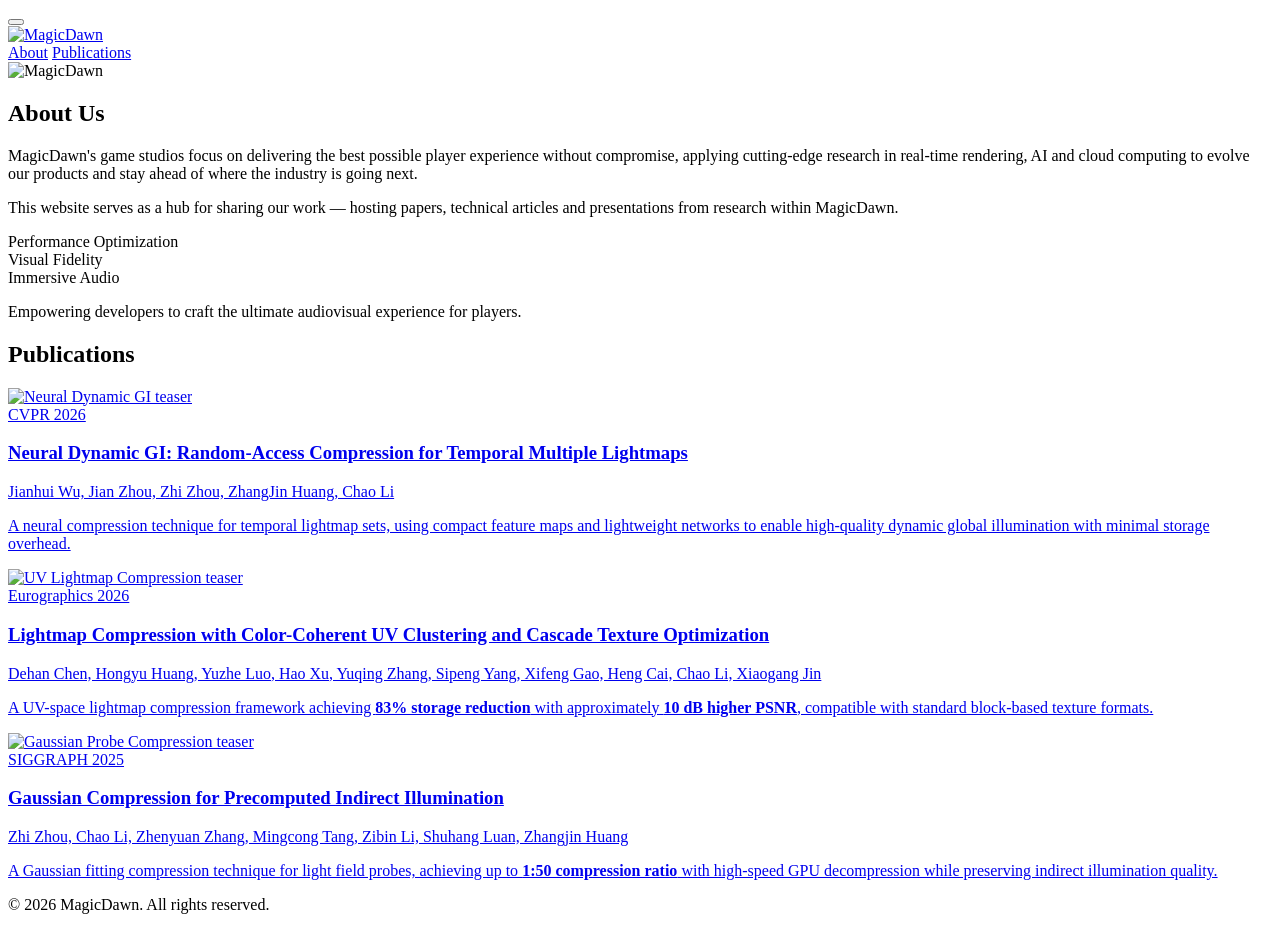
==== index.html @ 1d5fc449 "init" ====
﻿<!DOCTYPE html>
<html lang="en">
<head>
  <meta charset="utf-8">
  <meta name="viewport" content="width=device-width, initial-scale=1">
  <meta name="description" content="MagicDawn – Pioneering game development with cutting-edge rendering, AI and cloud computing for performance optimization, visual fidelity and immersive audio.">
  <meta name="keywords" content="MagicDawn, game development, real-time rendering, AI, cloud computing, neural compression, global illumination">
  <meta name="author" content="MagicDawn">
  <meta name="robots" content="index, follow">

  <meta property="og:type" content="website">
  <meta property="og:title" content="MagicDawn Research">
  <meta property="og:description" content="MagicDawn – Pioneering game development with cutting-edge rendering, AI and cloud computing.">

  <meta name="citation_title" content="Gaussian Compression for Precomputed Indirect Illumination">
  <meta name="citation_publication_date" content="2025">
  <meta name="citation_conference_title" content="SIGGRAPH 2025">

  <title>MagicDawn Research</title>

  <link rel="icon" type="image/x-icon" href="./dawn/png/MD标识_竖版_原色_黑字.png">
  <link rel="stylesheet" href="./static/css/bulma.min.css">
  <link rel="stylesheet" href="./static/css/bulma-carousel.min.css">
  <link rel="stylesheet" href="./static/css/bulma-slider.min.css">
  <link rel="stylesheet" href="./static/css/fontawesome.all.min.css">
  <link rel="stylesheet" href="./static/css/index.css">
  <link rel="stylesheet" href="https://cdn.jsdelivr.net/gh/jpswalsh/academicons@1/css/academicons.min.css">
  <link href="https://fonts.googleapis.com/css2?family=Inter:wght@400;500;600;700;800&display=swap" rel="stylesheet">

  <script defer src="https://ajax.googleapis.com/ajax/libs/jquery/3.5.1/jquery.min.js"></script>
  <script defer src="./static/js/fontawesome.all.min.js"></script>
  <script defer src="./static/js/bulma-carousel.min.js"></script>
  <script defer src="./static/js/bulma-slider.min.js"></script>
  <script defer src="./static/js/index.js"></script>
</head>
<body>

  <!-- Back to Top -->
  <button class="btn-top" onclick="goTop()" title="Back to top" aria-label="Back to top">
    <i class="fas fa-chevron-up"></i>
  </button>

  <!-- Top Bar -->
  <nav class="navbar is-fixed-top topbar" id="site-topbar" role="navigation">
    <div class="container">
      <div class="navbar-brand">
        <a class="navbar-item topbar-brand" href="#">
          <img src="./dawn/png/MD标识_横版_原色_白字.png" alt="MagicDawn" class="topbar-logo">
        </a>
      </div>
      <div class="navbar-end">
        <a class="navbar-item topbar-link" href="#about">About</a>
        <a class="navbar-item topbar-link" href="#publications">Publications</a>
      </div>
    </div>
  </nav>

  <main>

  <!-- Hero Banner -->
  <section class="site-hero" id="about">
    <div class="site-hero-inner">
      <div class="container is-max-widescreen">
        <div class="hero-row">
          <div class="hero-logo-col">
            <img src="./dawn/png/MD标识_竖版_原色_白字.png" alt="MagicDawn" class="hero-logo">
          </div>
          <div class="hero-text-col">
            <h2 class="hero-section-label">About Us</h2>
            <p class="hero-tagline">
              MagicDawn's game studios focus on delivering the best possible player experience without compromise, applying cutting-edge research in real-time rendering, AI and cloud computing to evolve our products and stay ahead of where the industry is going next.
            </p>
            <p class="hero-tagline">
              This website serves as a hub for sharing our work — hosting papers, technical articles and presentations from research within MagicDawn.
            </p>
            <div class="hero-pillars">
              <div class="hero-pillar">
                <i class="fas fa-tachometer-alt"></i>
                <span>Performance Optimization</span>
              </div>
              <div class="hero-pillar">
                <i class="fas fa-eye"></i>
                <span>Visual Fidelity</span>
              </div>
              <div class="hero-pillar">
                <i class="fas fa-headphones-alt"></i>
                <span>Immersive Audio</span>
              </div>
            </div>
            <p class="hero-mission">Empowering developers to craft the ultimate audiovisual experience for players.</p>
          </div>
        </div>
      </div>
    </div>
  </section>

  <!-- Publications Section -->
  <section class="pub-section" id="publications">
    <div class="container is-max-widescreen">
      <h2 class="pub-section-title">Publications</h2>
      <div class="paper-cards">

        <!-- Paper 1: NDGI -->
        <a class="paper-card" href="./pages/ndgi.html">
          <div class="paper-card-img">
            <img src="./static/images/ndgi/head.png" alt="Neural Dynamic GI teaser" loading="lazy" style="background:#fff;"/>
          </div>
          <div class="paper-card-body">
            <span class="paper-card-venue">CVPR 2026</span>
            <h3 class="paper-card-title">Neural Dynamic GI: Random-Access Compression for Temporal Multiple Lightmaps</h3>
            <p class="paper-card-authors">Jianhui Wu, Jian Zhou, Zhi Zhou, ZhangJin Huang, Chao Li</p>
            <p class="paper-card-desc">A neural compression technique for temporal lightmap sets, using compact feature maps and lightweight networks to enable high-quality dynamic global illumination with minimal storage overhead.</p>
          </div>
        </a>

        <!-- Paper 2: UV-based Lightmap Compression -->
        <a class="paper-card" href="./pages/uv.html">
          <div class="paper-card-img">
            <img src="./static/images/uv/teaser_v2_cdh_cropped.png" alt="UV Lightmap Compression teaser" loading="lazy"/>
          </div>
          <div class="paper-card-body">
            <span class="paper-card-venue">Eurographics 2026</span>
            <h3 class="paper-card-title">Lightmap Compression with Color-Coherent UV Clustering and Cascade Texture Optimization</h3>
            <p class="paper-card-authors">Dehan Chen, Hongyu Huang, Yuzhe Luo, Hao Xu, Yuqing Zhang, Sipeng Yang, Xifeng Gao, Heng Cai, Chao Li, Xiaogang Jin</p>
            <p class="paper-card-desc">A UV-space lightmap compression framework achieving <strong>83% storage reduction</strong> with approximately <strong>10 dB higher PSNR</strong>, compatible with standard block-based texture formats.</p>
          </div>
        </a>

        <!-- Paper 3: GPC -->
        <a class="paper-card" href="./pages/gpc.html">
          <div class="paper-card-img">
            <img src="./static/images/gpc/teaser5.png" alt="Gaussian Probe Compression teaser" loading="lazy"/>
          </div>
          <div class="paper-card-body">
            <span class="paper-card-venue">SIGGRAPH 2025</span>
            <h3 class="paper-card-title">Gaussian Compression for Precomputed Indirect Illumination</h3>
            <p class="paper-card-authors">Zhi Zhou, Chao Li, Zhenyuan Zhang, Mingcong Tang, Zibin Li, Shuhang Luan, Zhangjin Huang</p>
            <p class="paper-card-desc">A Gaussian fitting compression technique for light field probes, achieving up to <strong>1:50 compression ratio</strong> with high-speed GPU decompression while preserving indirect illumination quality.</p>
          </div>
        </a>

      </div>
    </div>
  </section>

  </main>

  <footer class="footer">
  <div class="container">
    <div class="columns is-centered">
      <div class="column is-8">
        <div class="content has-text-centered">
          <p>&copy; 2026 MagicDawn. All rights reserved.</p>
        </div>
      </div>
    </div>
  </div>
  </footer>

</body>
</html>
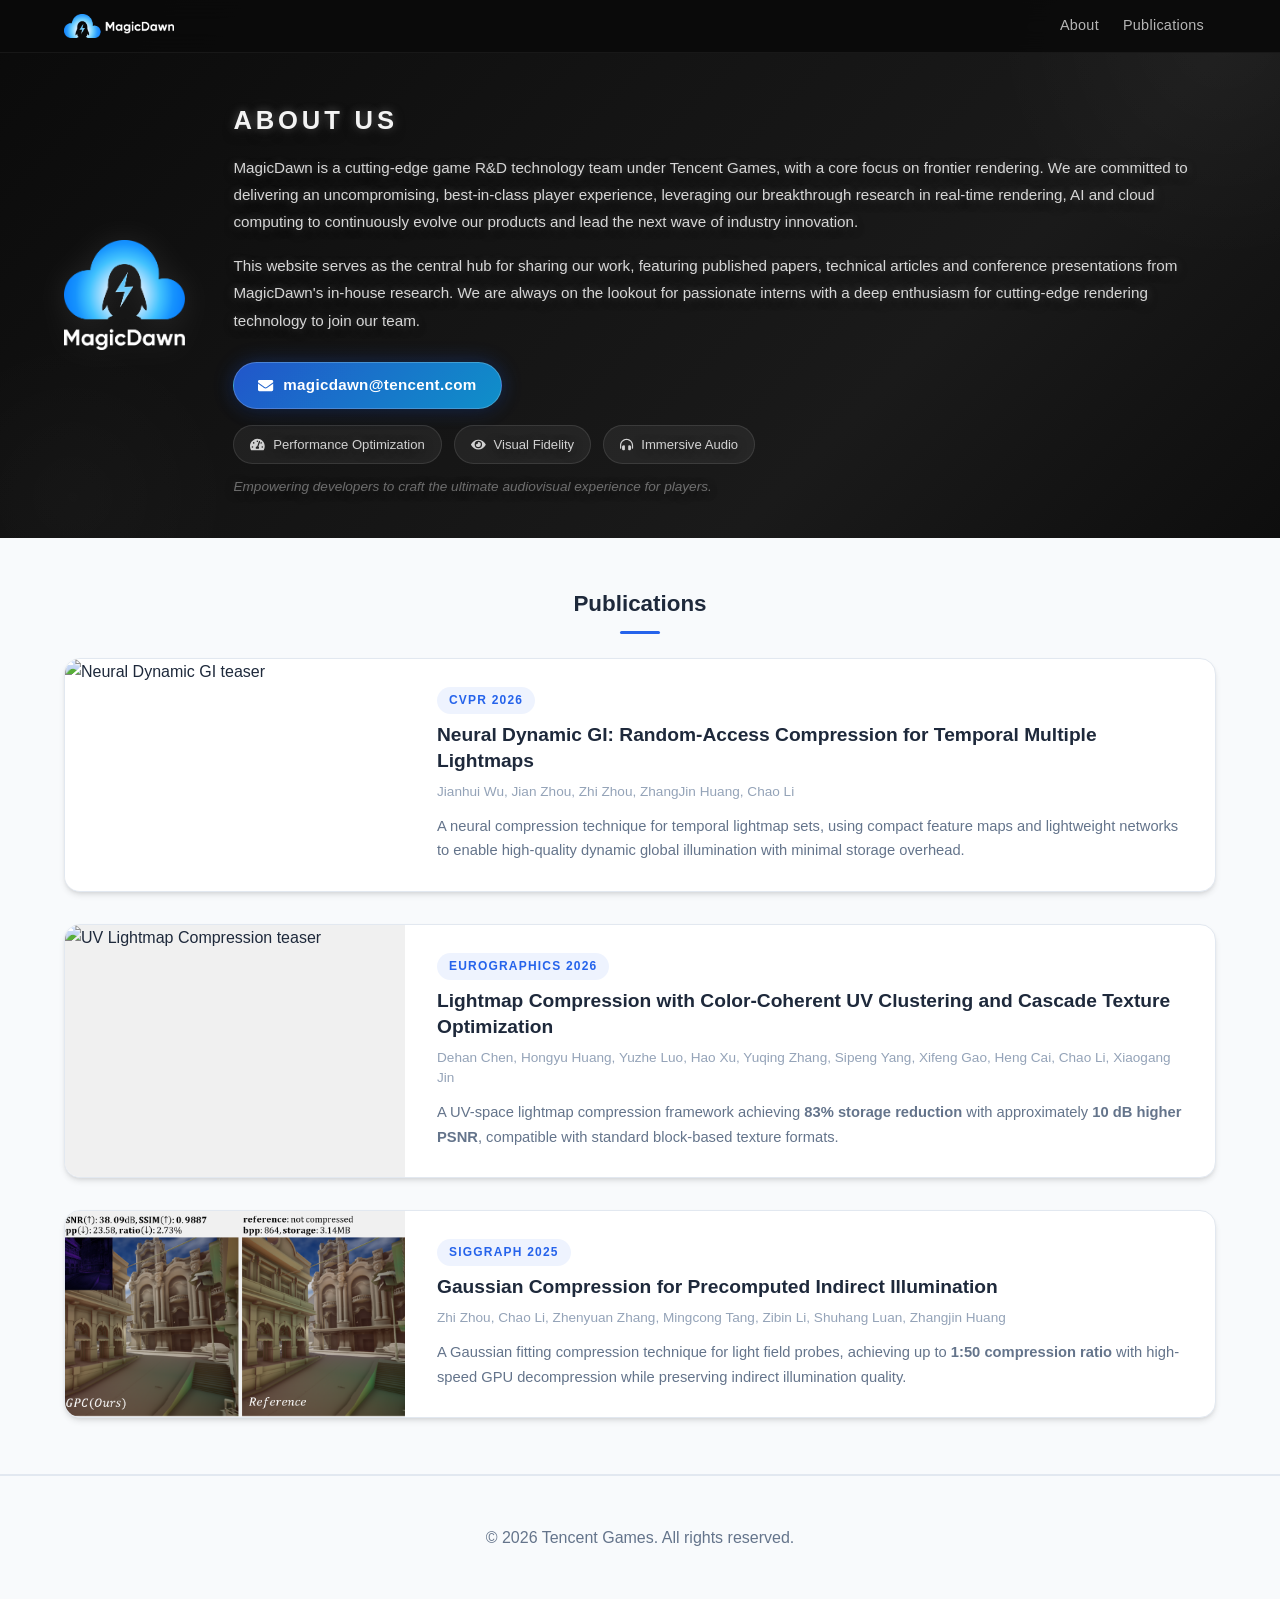
==== commit e7a38b62: "修改团队描述" ====
--- a/index.html
+++ b/index.html
@@ -68,11 +68,15 @@
           <div class="hero-text-col">
             <h2 class="hero-section-label">About Us</h2>
             <p class="hero-tagline">
-              MagicDawn's game studios focus on delivering the best possible player experience without compromise, applying cutting-edge research in real-time rendering, AI and cloud computing to evolve our products and stay ahead of where the industry is going next.
+            MagicDawn is a cutting-edge game R&D technology team under Tencent Games, with a core focus on frontier rendering. We are committed to delivering an uncompromising, best-in-class player experience, leveraging our breakthrough research in real-time rendering, AI and cloud computing to continuously evolve our products and lead the next wave of industry innovation.
             </p>
             <p class="hero-tagline">
-              This website serves as a hub for sharing our work — hosting papers, technical articles and presentations from research within MagicDawn.
+              This website serves as the central hub for sharing our work, featuring published papers, technical articles and conference presentations from MagicDawn's in-house research. We are always on the lookout for passionate interns with a deep enthusiasm for cutting-edge rendering technology to join our team.
             </p>
+            <a class="hero-email-btn" href="mailto:magicdawn@tencent.com">
+              <i class="fas fa-envelope"></i>
+              <span>magicdawn@tencent.com</span>
+            </a>
             <div class="hero-pillars">
               <div class="hero-pillar">
                 <i class="fas fa-tachometer-alt"></i>
@@ -150,7 +154,7 @@
     <div class="columns is-centered">
       <div class="column is-8">
         <div class="content has-text-centered">
-          <p>&copy; 2026 MagicDawn. All rights reserved.</p>
+          <p>&copy; 2026 Tencent Games. All rights reserved.</p>
         </div>
       </div>
     </div>
--- a/static/css/index.css
+++ b/static/css/index.css
@@ -0,0 +1,850 @@
+/* ===== Theme Tokens ===== */
+:root {
+  --c-brand: #2563eb;
+  --c-brand-dark: #1d4ed8;
+  --c-muted: #64748b;
+  --c-sky: #0ea5e9;
+  --c-ink: #1e293b;
+  --c-dim: #64748b;
+  --c-faint: #94a3b8;
+  --c-surface: #ffffff;
+  --c-canvas: #f8fafc;
+  --c-wash: #f1f5f9;
+  --c-rule: #e2e8f0;
+  --elev-1: 0 1px 2px 0 rgb(0 0 0 / 0.05);
+  --elev-2: 0 4px 6px -1px rgb(0 0 0 / 0.1), 0 2px 4px -2px rgb(0 0 0 / 0.1);
+  --elev-3: 0 10px 15px -3px rgb(0 0 0 / 0.1), 0 4px 6px -4px rgb(0 0 0 / 0.1);
+  --elev-4: 0 20px 25px -5px rgb(0 0 0 / 0.1), 0 8px 10px -6px rgb(0 0 0 / 0.1);
+  --grad-hero: linear-gradient(135deg, #667eea 0%, #764ba2 100%);
+  --grad-accent: linear-gradient(135deg, #f093fb 0%, #f5576c 100%);
+  --r: 12px;
+  --r-lg: 16px;
+  --ease: all 0.3s cubic-bezier(0.4, 0, 0.2, 1);
+}
+
+/* ===== Base ===== */
+html { scroll-behavior: smooth; }
+
+body {
+  font-family: 'Inter', 'Segoe UI', -apple-system, BlinkMacSystemFont, sans-serif;
+  color: var(--c-ink);
+  line-height: 1.6;
+  font-size: 16px;
+  background: var(--c-surface);
+  -webkit-font-smoothing: antialiased;
+  -moz-osx-font-smoothing: grayscale;
+}
+
+/* ===== Buttons (Bulma overrides) ===== */
+.button {
+  border-radius: var(--r) !important;
+  font-weight: 600 !important;
+  transition: var(--ease) !important;
+  border: 2px solid transparent !important;
+  position: relative;
+  overflow: hidden;
+}
+
+.button.is-dark {
+  background: var(--c-ink) !important;
+  border: none !important;
+  color: #fff !important;
+  box-shadow: var(--elev-2);
+}
+
+.button.is-dark:hover {
+  transform: translateY(-2px);
+  box-shadow: var(--elev-3);
+  background: var(--c-brand) !important;
+}
+
+.button.is-dark:active {
+  transform: translateY(0);
+  box-shadow: var(--elev-2);
+}
+
+.link-block a { margin: 8px 4px; }
+
+/* ===== Hero / Sections ===== */
+.hero { position: relative; overflow: hidden; }
+
+.hero.is-light {
+  background: var(--c-canvas);
+  border-top: 1px solid var(--c-rule);
+  border-bottom: 1px solid var(--c-rule);
+}
+
+.hero-body { padding: 4rem 1.5rem; }
+
+.teaser .hero-body { padding-top: 2rem; padding-bottom: 4rem; }
+.teaser { font-family: 'Inter', sans-serif; }
+
+/* ===== Paper Title & Authors ===== */
+.pub-title {
+  font-family: 'Inter', sans-serif !important;
+  font-weight: 800 !important;
+  color: var(--c-ink) !important;
+  margin-bottom: 2rem !important;
+  line-height: 1.1 !important;
+}
+
+.pub-authors {
+  font-family: 'Inter', sans-serif !important;
+  font-weight: 500;
+  margin-bottom: 1.5rem;
+}
+
+.pub-authors a {
+  color: var(--c-brand) !important;
+  text-decoration: none;
+  font-weight: 600;
+  transition: var(--ease);
+  position: relative;
+}
+
+.pub-authors a::after {
+  content: '';
+  position: absolute;
+  width: 0; height: 2px;
+  bottom: -2px; left: 0;
+  background: var(--grad-accent);
+  transition: var(--ease);
+}
+
+.pub-authors a:hover::after { width: 100%; }
+.pub-authors a:hover { color: var(--c-brand-dark) !important; }
+
+.author-block { display: inline-block; margin-right: 0.5rem; }
+
+.pub-links { display: flex; flex-wrap: wrap; gap: 0.5rem; justify-content: center; }
+
+/* ===== Carousel (Bulma Carousel) ===== */
+.slide-gallery {
+  overflow: hidden;
+  padding: 1rem 0;
+}
+
+.slide-gallery .item {
+  margin: 1rem;
+  overflow: hidden;
+  padding: 1.5rem;
+  font-size: 0;
+  background: var(--c-surface);
+  border-radius: var(--r-lg);
+  box-shadow: var(--elev-2);
+  transition: var(--ease);
+  border: 1px solid var(--c-rule);
+}
+
+.slide-gallery .item:hover {
+  transform: translateY(-4px);
+  box-shadow: var(--elev-3);
+}
+
+.slide-gallery .item img,
+.slide-gallery video {
+  margin: 0;
+  border-radius: var(--r);
+  width: 100%;
+  height: auto;
+}
+
+.slide-gallery .subtitle {
+  font-size: 1rem !important;
+  color: var(--c-dim);
+  margin-top: 1rem;
+  font-weight: 500;
+}
+
+/* pagination dots */
+.slider-pagination .slider-page {
+  background: var(--c-brand);
+  border-radius: 50%;
+  transition: var(--ease);
+}
+.slider-pagination .slider-page.is-active {
+  background: var(--c-brand-dark);
+  transform: scale(1.2);
+}
+
+.eql-cntrb { font-size: 0.875rem; color: var(--c-faint); font-style: italic; }
+
+/* ===== Section Titles ===== */
+.title.is-3 {
+  font-family: 'Inter', sans-serif !important;
+  font-weight: 700 !important;
+  color: var(--c-ink);
+  margin-bottom: 2rem !important;
+  position: relative;
+  padding-bottom: 1rem;
+}
+
+.title.is-3::after {
+  content: '';
+  position: absolute;
+  bottom: 0; left: 50%;
+  transform: translateX(-50%);
+  width: 60px; height: 3px;
+  background: var(--grad-accent);
+  border-radius: 2px;
+}
+
+/* ===== Body Text ===== */
+.content.has-text-justified {
+  font-size: 1.1rem;
+  line-height: 1.8;
+  color: var(--c-dim);
+}
+.content.has-text-justified p { margin-bottom: 1.5rem; }
+
+/* ===== Footer ===== */
+.footer {
+  background: var(--c-canvas);
+  border-top: 1px solid var(--c-rule);
+  padding: 3rem 1.5rem;
+}
+.footer .content { color: var(--c-dim); line-height: 1.7; }
+.footer a { color: var(--c-brand); text-decoration: none; transition: var(--ease); }
+.footer a:hover { color: var(--c-brand-dark); text-decoration: underline; }
+
+/* ===== Code / BibTeX ===== */
+pre {
+  background: var(--c-wash) !important;
+  border: 1px solid var(--c-rule) !important;
+  border-radius: var(--r) !important;
+  padding: 1.5rem !important;
+  font-size: 0.9rem !important;
+  overflow-x: auto;
+  box-shadow: var(--elev-1);
+}
+code {
+  background: var(--c-wash) !important;
+  color: var(--c-ink) !important;
+  font-family: 'SF Mono', 'Monaco', 'Cascadia Code', 'Roboto Mono', monospace !important;
+}
+
+.bib-head {
+  display: flex;
+  justify-content: space-between;
+  align-items: center;
+  margin-bottom: 1rem;
+}
+
+.btn-copy-bib {
+  background: var(--c-brand);
+  color: #fff;
+  border: none;
+  border-radius: var(--r);
+  padding: 0.75rem 1rem;
+  font-size: 0.9rem;
+  font-weight: 600;
+  cursor: pointer;
+  transition: var(--ease);
+  display: inline-flex;
+  align-items: center;
+  gap: 0.5rem;
+}
+.btn-copy-bib:hover { background: var(--c-brand-dark); transform: translateY(-2px); box-shadow: var(--elev-2); }
+.btn-copy-bib.copied { background: #10b981; }
+.btn-copy-bib.copied .copy-text::after { content: "ied!"; }
+
+.bib-card { margin-bottom: 2rem; }
+.bib-card-label { font-size: 1rem; font-weight: 600; color: var(--c-ink); margin: 0; }
+
+/* ===== Back to Top ===== */
+.btn-top {
+  position: fixed;
+  bottom: 2rem; right: 2rem;
+  width: 50px; height: 50px;
+  background: var(--c-brand);
+  color: #fff;
+  border: none;
+  border-radius: 50%;
+  cursor: pointer;
+  opacity: 0; visibility: hidden;
+  transition: var(--ease);
+  z-index: 999;
+  display: flex;
+  align-items: center;
+  justify-content: center;
+  font-size: 1.2rem;
+  box-shadow: var(--elev-3);
+}
+.btn-top:hover { background: var(--c-brand-dark); transform: translateY(-3px); box-shadow: var(--elev-4); }
+.btn-top.visible { opacity: 1; visibility: visible; }
+
+/* ===== Top Bar ===== */
+.topbar {
+  background: rgba(10, 10, 10, 0.92);
+  backdrop-filter: blur(16px);
+  -webkit-backdrop-filter: blur(16px);
+  box-shadow: none;
+  border-bottom: 1px solid rgba(255,255,255,0.06);
+  transition: var(--ease);
+}
+.topbar.scrolled { box-shadow: 0 2px 16px rgba(0,0,0,0.35); }
+
+.topbar-brand {
+  font-weight: 700 !important;
+  font-size: 1.1rem !important;
+  color: #fff !important;
+  gap: 0.5rem;
+}
+
+.topbar-logo {
+  height: 24px;
+  width: auto;
+}
+
+.topbar .navbar-end {
+  display: flex;
+  align-items: center;
+}
+
+.topbar-link {
+  color: rgba(255,255,255,0.7) !important;
+  font-size: 0.9rem !important;
+  font-weight: 500 !important;
+  transition: var(--ease) !important;
+  letter-spacing: 0.02em;
+}
+.topbar-link:hover {
+  color: #fff !important;
+}
+
+/* ===== Site Hero (Dark Banner) ===== */
+.site-hero {
+  background: linear-gradient(135deg, #0a0a0a 0%, #141414 40%, #1a1a1a 70%, #0e0e0e 100%);
+  padding-top: 3.25rem;
+  position: relative;
+  overflow: hidden;
+}
+
+.site-hero::before {
+  content: '';
+  position: absolute;
+  top: -40%; right: -15%;
+  width: 500px; height: 500px;
+  background: radial-gradient(circle, rgba(255,255,255,0.03) 0%, transparent 65%);
+  pointer-events: none;
+}
+
+.site-hero::after {
+  content: '';
+  position: absolute;
+  bottom: -25%; left: -8%;
+  width: 350px; height: 350px;
+  background: radial-gradient(circle, rgba(255,255,255,0.02) 0%, transparent 65%);
+  pointer-events: none;
+}
+
+.site-hero-inner {
+  position: relative;
+  z-index: 1;
+  padding: 3rem 1.5rem 2.5rem;
+}
+
+.hero-row {
+  display: flex;
+  align-items: center;
+  gap: 3rem;
+}
+
+.hero-logo-col {
+  flex-shrink: 0;
+}
+
+.hero-logo {
+  height: 110px;
+  width: auto;
+  filter: drop-shadow(0 2px 16px rgba(255,255,255,0.1));
+}
+
+.hero-text-col {
+  flex: 1;
+  text-align: left;
+}
+
+.hero-section-label {
+  font-size: 1.6rem;
+  font-weight: 800;
+  text-transform: uppercase;
+  letter-spacing: 0.15em;
+  color: rgba(255,255,255,0.95);
+  margin-bottom: 0.8rem;
+  text-shadow:
+    0 0 10px rgba(255,255,255,0.3),
+    0 0 30px rgba(255,255,255,0.15),
+    0 4px 12px rgba(0,0,0,0.8);
+}
+
+.hero-tagline {
+  color: rgba(230,230,230,0.92);
+  font-size: 0.95rem;
+  line-height: 1.8;
+  margin: 0 0 1rem;
+  text-shadow:
+    0 0 10px rgba(255,255,255,0.3),
+    0 0 25px rgba(255,255,255,0.12),
+    0 3px 10px rgba(0,0,0,0.7);
+}
+
+.hero-pillars {
+  display: flex;
+  gap: 0.75rem;
+  flex-wrap: wrap;
+  margin-bottom: 0.75rem;
+}
+
+.hero-pillar {
+  display: flex;
+  align-items: center;
+  gap: 0.5rem;
+  background: rgba(255,255,255,0.06);
+  border: 1px solid rgba(255,255,255,0.1);
+  padding: 0.5rem 1rem;
+  border-radius: 2rem;
+  color: rgba(240,240,240,0.85);
+  font-size: 0.82rem;
+  font-weight: 500;
+  transition: var(--ease);
+  text-shadow:
+    0 0 6px rgba(255,255,255,0.15),
+    0 2px 8px rgba(0,0,0,0.6);
+}
+
+.hero-pillar:hover {
+  background: rgba(255,255,255,0.12);
+  border-color: rgba(255,255,255,0.2);
+}
+
+.hero-pillar i {
+  color: rgba(255,255,255,0.7);
+  font-size: 0.85rem;
+  filter: none;
+}
+
+.hero-mission {
+  color: rgba(180,180,180,0.55);
+  font-size: 0.85rem;
+  font-style: italic;
+  margin: 0;
+  text-shadow:
+    0 0 6px rgba(255,255,255,0.12),
+    0 2px 8px rgba(0,0,0,0.6);
+}
+
+/* ===== Hero Email Button ===== */
+.hero-email-btn {
+  display: inline-flex;
+  align-items: center;
+  gap: 0.6rem;
+  margin: 0.75rem 0 1rem;
+  padding: 0.65rem 1.5rem;
+  background: linear-gradient(135deg, rgba(37,99,235,0.85) 0%, rgba(14,165,233,0.85) 100%);
+  border: 1px solid rgba(255,255,255,0.2);
+  border-radius: 2rem;
+  color: #fff !important;
+  font-size: 0.95rem;
+  font-weight: 600;
+  letter-spacing: 0.02em;
+  text-decoration: none;
+  transition: var(--ease);
+  box-shadow:
+    0 0 20px rgba(37,99,235,0.3),
+    0 4px 15px rgba(0,0,0,0.3);
+  position: relative;
+  overflow: hidden;
+}
+
+.hero-email-btn::before {
+  content: '';
+  position: absolute;
+  top: 0; left: -100%;
+  width: 100%; height: 100%;
+  background: linear-gradient(90deg, transparent, rgba(255,255,255,0.15), transparent);
+  transition: left 0.5s ease;
+}
+
+.hero-email-btn:hover::before {
+  left: 100%;
+}
+
+.hero-email-btn:hover {
+  transform: translateY(-2px);
+  box-shadow:
+    0 0 30px rgba(37,99,235,0.5),
+    0 0 60px rgba(14,165,233,0.2),
+    0 8px 25px rgba(0,0,0,0.4);
+  border-color: rgba(255,255,255,0.35);
+  color: #fff !important;
+  text-decoration: none;
+}
+
+.hero-email-btn i {
+  font-size: 1.05rem;
+  filter: drop-shadow(0 0 4px rgba(255,255,255,0.4));
+  animation: emailPulse 2s ease-in-out infinite;
+}
+
+@keyframes emailPulse {
+  0%, 100% { transform: scale(1); }
+  50% { transform: scale(1.15); }
+}
+
+/* ===== Publications Section ===== */
+.pub-section {
+  background: var(--c-canvas);
+  padding: 3rem 1.5rem 3.5rem;
+  border-bottom: 1px solid var(--c-rule);
+}
+
+.pub-section-title {
+  font-size: 1.4rem;
+  font-weight: 700;
+  color: var(--c-ink);
+  text-align: center;
+  margin-bottom: 1.5rem;
+  position: relative;
+  display: block;
+  padding-bottom: 0.75rem;
+}
+
+.pub-section-title::after {
+  content: '';
+  position: absolute;
+  bottom: 0;
+  left: 50%;
+  transform: translateX(-50%);
+  width: 40px;
+  height: 3px;
+  background: var(--c-brand);
+  border-radius: 2px;
+}
+
+/* ===== Paper Picker (Tab Bar) ===== */
+.picker-bar {
+  display: flex;
+  gap: 1rem;
+  justify-content: center;
+  flex-wrap: wrap;
+  margin-top: 1rem;
+}
+
+.picker-card {
+  display: flex;
+  flex-direction: column;
+  align-items: flex-start;
+  padding: 1.25rem 1.75rem;
+  background: var(--c-surface);
+  border: 2px solid var(--c-rule);
+  border-radius: var(--r-lg);
+  box-shadow: var(--elev-2);
+  cursor: pointer;
+  transition: var(--ease);
+  min-width: 220px;
+  max-width: 320px;
+  text-align: left;
+  font-family: 'Inter', sans-serif;
+  position: relative;
+  overflow: hidden;
+}
+.picker-card::after {
+  content: '';
+  position: absolute;
+  bottom: 0; left: 0;
+  width: 100%; height: 3px;
+  background: var(--grad-hero);
+  transform: scaleX(0);
+  transition: transform 0.3s ease;
+}
+.picker-card:hover { transform: translateY(-3px); box-shadow: var(--elev-3); border-color: var(--c-brand); }
+.picker-card:hover::after { transform: scaleX(1); }
+
+.picker-card.is-active {
+  border-color: var(--c-brand);
+  box-shadow: var(--elev-3);
+  background: linear-gradient(135deg, rgba(37,99,235,0.04), rgba(14,165,233,0.04));
+}
+.picker-card.is-active::after { transform: scaleX(1); }
+
+.picker-num { font-size: 0.75rem; font-weight: 700; color: var(--c-brand); text-transform: uppercase; letter-spacing: 0.1em; margin-bottom: 0.4rem; }
+.picker-label { font-size: 1rem; font-weight: 600; color: var(--c-ink); margin-bottom: 0.3rem; line-height: 1.3; }
+.picker-venue { font-size: 0.8rem; color: var(--c-faint); font-style: italic; }
+
+/* ===== Paper Cards (Homepage) ===== */
+.paper-cards {
+  display: flex;
+  flex-direction: column;
+  gap: 2rem;
+  margin-top: 1.5rem;
+}
+
+.paper-card {
+  display: flex;
+  background: var(--c-surface);
+  border: 1px solid var(--c-rule);
+  border-radius: var(--r-lg);
+  box-shadow: var(--elev-2);
+  overflow: hidden;
+  transition: var(--ease);
+  text-decoration: none;
+  color: inherit;
+  position: relative;
+}
+
+.paper-card::after {
+  content: '';
+  position: absolute;
+  bottom: 0; left: 0;
+  width: 100%; height: 3px;
+  background: var(--grad-hero);
+  transform: scaleX(0);
+  transition: transform 0.3s ease;
+}
+
+.paper-card:hover {
+  transform: translateY(-4px);
+  box-shadow: var(--elev-4);
+  border-color: var(--c-brand);
+}
+.paper-card:hover::after { transform: scaleX(1); }
+
+.paper-card-img {
+  flex-shrink: 0;
+  width: 340px;
+  overflow: hidden;
+  display: flex;
+  align-items: center;
+  background: #f0f0f0;
+}
+.paper-card-img img {
+  width: 100%;
+  height: 100%;
+  object-fit: cover;
+  transition: transform 0.4s ease;
+}
+.paper-card:hover .paper-card-img img {
+  transform: scale(1.03);
+}
+
+.paper-card-body {
+  flex: 1;
+  padding: 1.75rem 2rem;
+  display: flex;
+  flex-direction: column;
+  justify-content: center;
+}
+
+.paper-card-venue {
+  display: inline-block;
+  font-size: 0.75rem;
+  font-weight: 700;
+  color: var(--c-brand);
+  text-transform: uppercase;
+  letter-spacing: 0.1em;
+  margin-bottom: 0.5rem;
+  background: rgba(37,99,235,0.08);
+  padding: 0.25rem 0.75rem;
+  border-radius: 2rem;
+  align-self: flex-start;
+}
+
+.paper-card-title {
+  font-family: 'Inter', sans-serif;
+  font-size: 1.2rem;
+  font-weight: 700;
+  color: var(--c-ink);
+  line-height: 1.35;
+  margin: 0 0 0.5rem;
+}
+
+.paper-card-authors {
+  font-size: 0.85rem;
+  color: var(--c-faint);
+  margin: 0 0 0.75rem;
+  line-height: 1.5;
+}
+
+.paper-card-desc {
+  font-size: 0.92rem;
+  color: var(--c-dim);
+  line-height: 1.65;
+  margin: 0;
+}
+
+/* ===== Paper Panel ===== */
+.paper-view { animation: viewEnter 0.4s ease-out; scroll-margin-top: 4rem; }
+.paper-view:not(.is-active) { display: none; }
+
+@keyframes viewEnter {
+  from { opacity: 0; transform: translateY(20px); }
+  to   { opacity: 1; transform: translateY(0); }
+}
+
+.paper-head { padding: 4rem 1.5rem 2rem; position: relative; }
+.paper-head .container { text-align: center; }
+
+.paper-badge {
+  display: inline-block;
+  background: var(--grad-hero);
+  color: #fff;
+  font-size: 0.8rem;
+  font-weight: 700;
+  padding: 0.4rem 1rem;
+  border-radius: 2rem;
+  letter-spacing: 0.05em;
+  text-transform: uppercase;
+  margin-bottom: 1.5rem;
+}
+
+/* ===== Animation ===== */
+@keyframes riseIn {
+  from { opacity: 0; transform: translateY(30px); }
+  to   { opacity: 1; transform: translateY(0); }
+}
+.hero, .section { animation: riseIn 0.6s ease-out; }
+
+/* ===== Focus ===== */
+.button:focus, a:focus { outline: 2px solid var(--c-brand); outline-offset: 2px; }
+
+/* ===== Image Comparison Slider ===== */
+.method-switch {
+  display: flex;
+  justify-content: center;
+  gap: 0.5rem;
+  margin-bottom: 0.75rem;
+}
+
+.method-btn {
+  padding: 6px 18px;
+  border: 2px solid var(--c-sky);
+  border-radius: 20px;
+  background: transparent;
+  color: var(--c-ink);
+  font-size: 0.85rem;
+  font-weight: 600;
+  cursor: pointer;
+  transition: all 0.25s ease;
+}
+.method-btn:hover { background: rgba(14,165,233,0.1); }
+.method-btn.is-active { background: var(--c-sky); color: #fff; }
+
+.cmp-box {
+  position: relative;
+  width: 100%;
+  overflow: hidden;
+  cursor: col-resize;
+  border-radius: 8px;
+  box-shadow: 0 4px 20px rgba(0,0,0,0.15);
+  user-select: none;
+  -webkit-user-select: none;
+}
+.cmp-box img { display: block; width: 100%; height: auto; pointer-events: none; }
+.cmp-under { width: 100%; }
+.cmp-over { position: absolute; top: 0; left: 0; height: 100%; width: 50%; overflow: hidden; }
+.cmp-over img { display: block; height: 100%; width: auto; max-width: none; object-fit: cover; }
+
+.cmp-handle {
+  position: absolute;
+  top: 0; left: 50%;
+  width: 3px; height: 100%;
+  background: #fff;
+  transform: translateX(-50%);
+  z-index: 10;
+  box-shadow: 0 0 8px rgba(0,0,0,0.4);
+}
+.cmp-handle::before {
+  content: '';
+  position: absolute;
+  top: 50%; left: 50%;
+  transform: translate(-50%,-50%);
+  width: 36px; height: 36px;
+  background: rgba(255,255,255,0.95);
+  border-radius: 50%;
+  box-shadow: 0 2px 10px rgba(0,0,0,0.3);
+}
+.cmp-handle::after {
+  content: '◀ ▶';
+  position: absolute;
+  top: 50%; left: 50%;
+  transform: translate(-50%,-50%);
+  z-index: 11;
+  font-size: 10px;
+  color: #333;
+  white-space: nowrap;
+  letter-spacing: 2px;
+}
+
+.cmp-tag {
+  position: absolute;
+  bottom: 10px;
+  padding: 4px 12px;
+  background: rgba(0,0,0,0.65);
+  color: #fff;
+  font-size: 0.8rem;
+  font-weight: 600;
+  border-radius: 4px;
+  z-index: 5;
+  pointer-events: none;
+  backdrop-filter: blur(4px);
+}
+.cmp-tag-left { left: 10px; }
+.cmp-tag-right { right: 10px; }
+
+/* ===== Responsive ===== */
+@media screen and (max-width: 768px) {
+  .hero-body { padding: 2rem 1rem; }
+  .pub-title { font-size: 2.5rem !important; line-height: 1.2 !important; margin-bottom: 1.5rem !important; }
+  .pub-authors { font-size: 1rem !important; }
+  .button { margin: 0.25rem !important; font-size: 0.875rem !important; padding: 0.75rem 1rem !important; }
+  .slide-gallery .item { margin: 0.5rem; padding: 1rem; }
+  .teaser .hero-body { padding: 1rem; }
+  .content.has-text-justified { font-size: 1rem; }
+
+  .site-hero-inner { padding: 2.5rem 1rem 2rem; }
+  .hero-row { flex-direction: column; gap: 1.5rem; text-align: center; }
+  .hero-text-col { text-align: center; }
+  .hero-logo { height: 80px; }
+  .hero-pillars { justify-content: center; gap: 0.5rem; }
+  .hero-pillar { font-size: 0.8rem; padding: 0.4rem 0.8rem; }
+  .pub-section { padding: 2rem 1rem 1.5rem; }
+  .picker-bar { flex-direction: column; align-items: center; }
+  .picker-card { min-width: 0; width: 100%; max-width: 100%; }
+  .paper-head { padding: 3rem 1rem 1.5rem; }
+
+  .paper-card { flex-direction: column; }
+  .paper-card-img { width: 100%; height: 200px; }
+  .paper-card-body { padding: 1.25rem 1rem; }
+  .paper-card-title { font-size: 1.05rem; }
+}
+
+@media screen and (max-width: 480px) {
+  .pub-title { font-size: 2rem !important; }
+  .hero-body { padding: 1.5rem 0.75rem; }
+  .link-block { display: block; margin-bottom: 0.5rem; }
+  .button { width: 100%; justify-content: center; }
+  .site-hero-inner { padding: 2rem 0.75rem 1.5rem; }
+  .hero-logo { height: 64px; }
+  .hero-tagline { font-size: 0.9rem; }
+  .hero-pillars { flex-direction: column; align-items: center; gap: 0.4rem; }
+  .pub-section { padding: 1.5rem 0.75rem 1rem; }
+  .picker-card { padding: 0.85rem 1rem; }
+}
+
+@media screen and (min-width: 769px) and (max-width: 1024px) {
+  .hero-body { padding: 3rem 2rem; }
+}
+
+@media screen and (max-width: 1023px) {
+  .topbar .navbar-end { display: none; }
+}
+
+/* ===== Print ===== */
+@media print {
+  .topbar, .btn-top { display: none !important; }
+  .site-hero { background: #111 !important; }
+  .hero, .section { animation: none; }
+  .button { background: transparent !important; color: var(--c-ink) !important; box-shadow: none !important; }
+  .paper-view { page-break-inside: avoid; }
+}
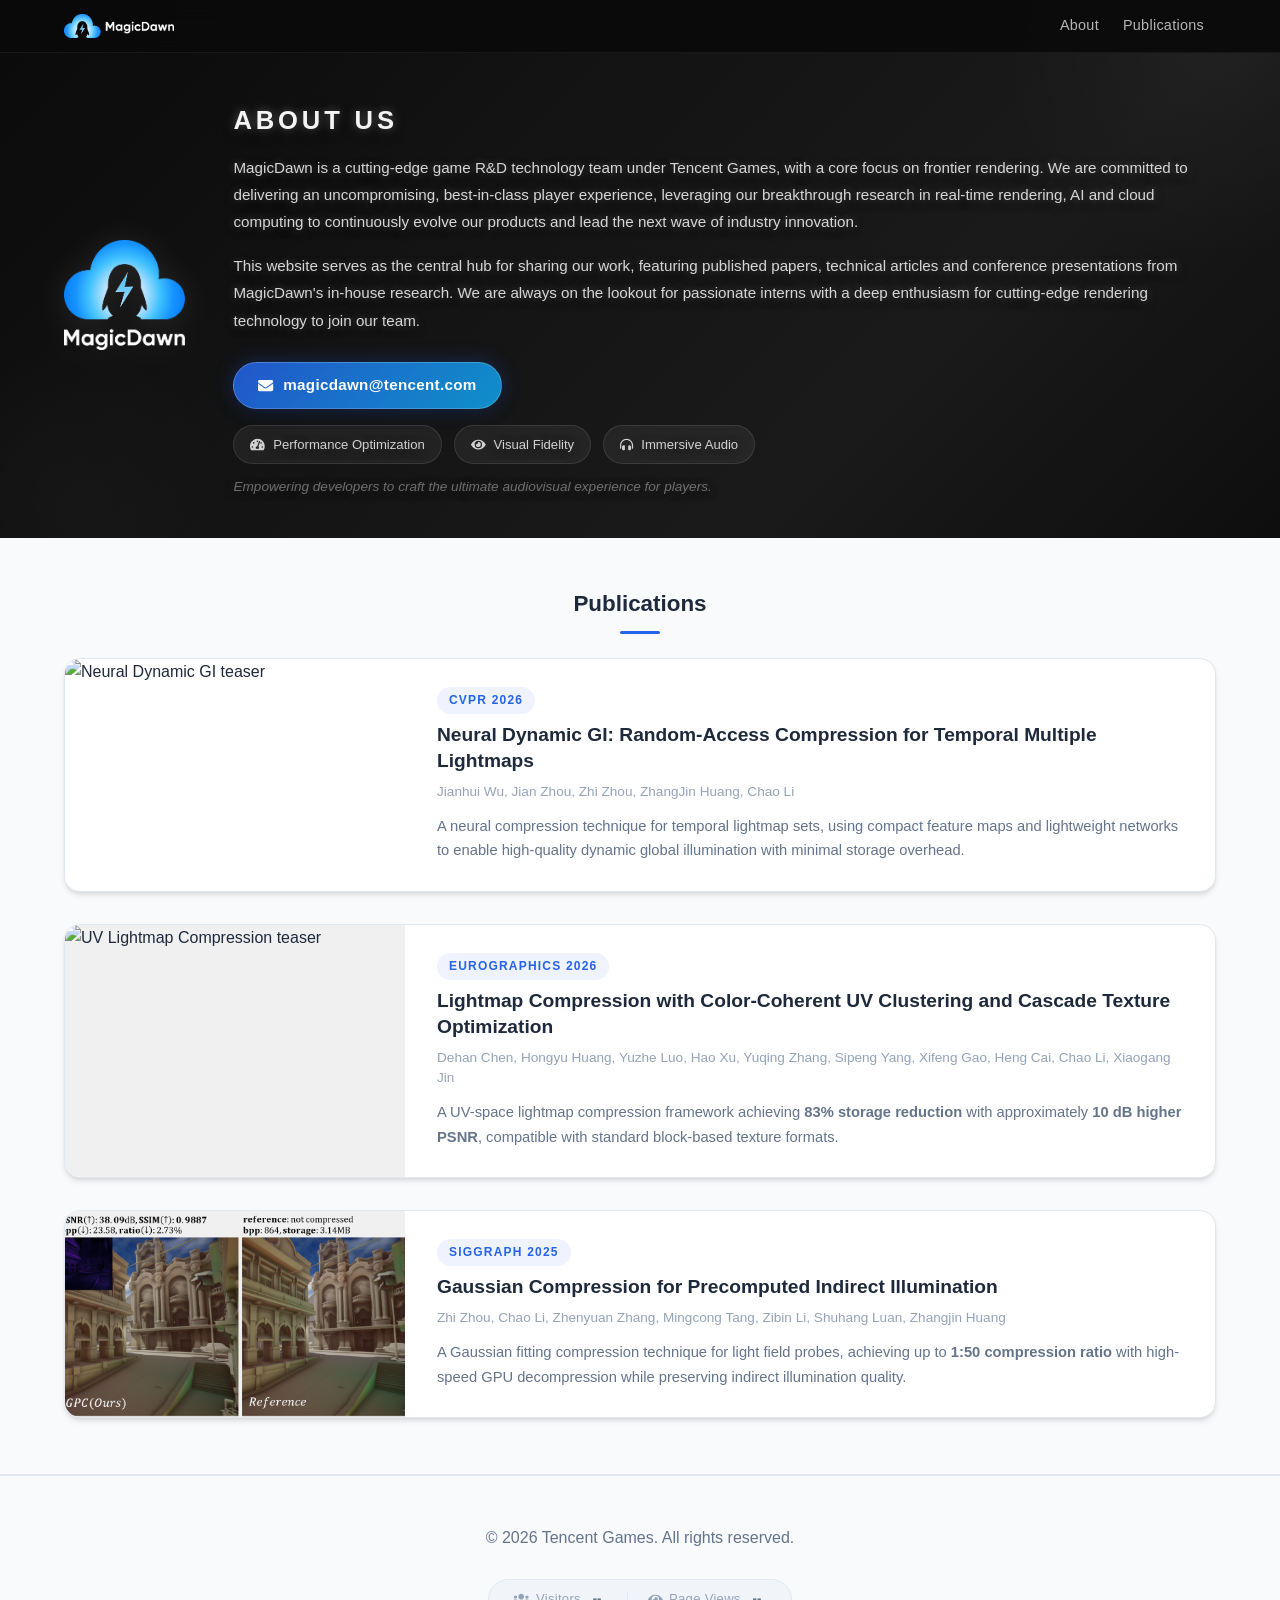
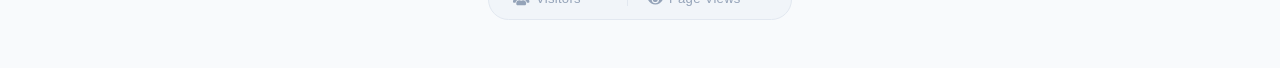
==== commit 73c9ddfb: "添加访问统计" ====
--- a/index.html
+++ b/index.html
@@ -11,6 +11,13 @@
   <meta property="og:type" content="website">
   <meta property="og:title" content="MagicDawn Research">
   <meta property="og:description" content="MagicDawn – Pioneering game development with cutting-edge rendering, AI and cloud computing.">
+  <meta property="og:url" content="https://magicdawnlab.github.io/">
+  <meta property="og:site_name" content="MagicDawn Research">
+  <meta property="og:image" content="https://magicdawnlab.github.io/dawn/png/MD标识_竖版_原色_黑字.png">
+  <meta name="twitter:card" content="summary_large_image">
+  <meta name="twitter:title" content="MagicDawn Research">
+  <meta name="twitter:description" content="MagicDawn – Pioneering game development with cutting-edge rendering, AI and cloud computing.">
+  <meta name="twitter:image" content="https://magicdawnlab.github.io/dawn/png/MD标识_竖版_原色_黑字.png">
 
   <meta name="citation_title" content="Gaussian Compression for Precomputed Indirect Illumination">
   <meta name="citation_publication_date" content="2025">
@@ -32,6 +39,7 @@
   <script defer src="./static/js/bulma-carousel.min.js"></script>
   <script defer src="./static/js/bulma-slider.min.js"></script>
   <script defer src="./static/js/index.js"></script>
+  <script async src="//busuanzi.ibruce.info/busuanzi/2.3/busuanzi.pure.mini.js"></script>
 </head>
 <body>
 
@@ -155,6 +163,19 @@
       <div class="column is-8">
         <div class="content has-text-centered">
           <p>&copy; 2026 Tencent Games. All rights reserved.</p>
+          <div class="site-stats">
+            <span class="stat-item">
+              <i class="fas fa-users"></i>
+              <span class="stat-label">Visitors</span>
+              <span id="busuanzi_value_site_uv" class="stat-value">--</span>
+            </span>
+            <span class="stat-divider"></span>
+            <span class="stat-item">
+              <i class="fas fa-eye"></i>
+              <span class="stat-label">Page Views</span>
+              <span id="busuanzi_value_site_pv" class="stat-value">--</span>
+            </span>
+          </div>
         </div>
       </div>
     </div>
--- a/static/css/index.css
+++ b/static/css/index.css
@@ -207,6 +207,54 @@
 .footer a { color: var(--c-brand); text-decoration: none; transition: var(--ease); }
 .footer a:hover { color: var(--c-brand-dark); text-decoration: underline; }
 
+/* ===== Site Stats (Footer) ===== */
+.site-stats {
+  display: inline-flex;
+  align-items: center;
+  gap: 1.25rem;
+  margin-top: 0.75rem;
+  padding: 0.5rem 1.5rem;
+  background: var(--c-wash);
+  border: 1px solid var(--c-rule);
+  border-radius: 2rem;
+  font-size: 0.82rem;
+  color: var(--c-faint);
+  transition: var(--ease);
+}
+.site-stats:hover {
+  border-color: rgba(37,99,235,0.2);
+  box-shadow: 0 2px 8px rgba(37,99,235,0.06);
+}
+
+.stat-item {
+  display: inline-flex;
+  align-items: center;
+  gap: 0.4rem;
+}
+.stat-item i {
+  font-size: 0.78rem;
+  color: var(--c-brand);
+  opacity: 0.7;
+}
+.stat-label {
+  font-weight: 500;
+  color: var(--c-faint);
+  letter-spacing: 0.02em;
+}
+.stat-value {
+  font-weight: 700;
+  color: var(--c-dim);
+  font-variant-numeric: tabular-nums;
+  min-width: 1.5em;
+  text-align: center;
+}
+
+.stat-divider {
+  width: 1px;
+  height: 14px;
+  background: var(--c-rule);
+}
+
 /* ===== Code / BibTeX ===== */
 pre {
   background: var(--c-wash) !important;
@@ -809,6 +857,14 @@
   .hero-pillars { justify-content: center; gap: 0.5rem; }
   .hero-pillar { font-size: 0.8rem; padding: 0.4rem 0.8rem; }
   .pub-section { padding: 2rem 1rem 1.5rem; }
+
+  .site-stats {
+    gap: 0.75rem;
+    padding: 0.4rem 1rem;
+    font-size: 0.75rem;
+  }
+  .stat-label { display: none; }
+
   .picker-bar { flex-direction: column; align-items: center; }
   .picker-card { min-width: 0; width: 100%; max-width: 100%; }
   .paper-head { padding: 3rem 1rem 1.5rem; }
